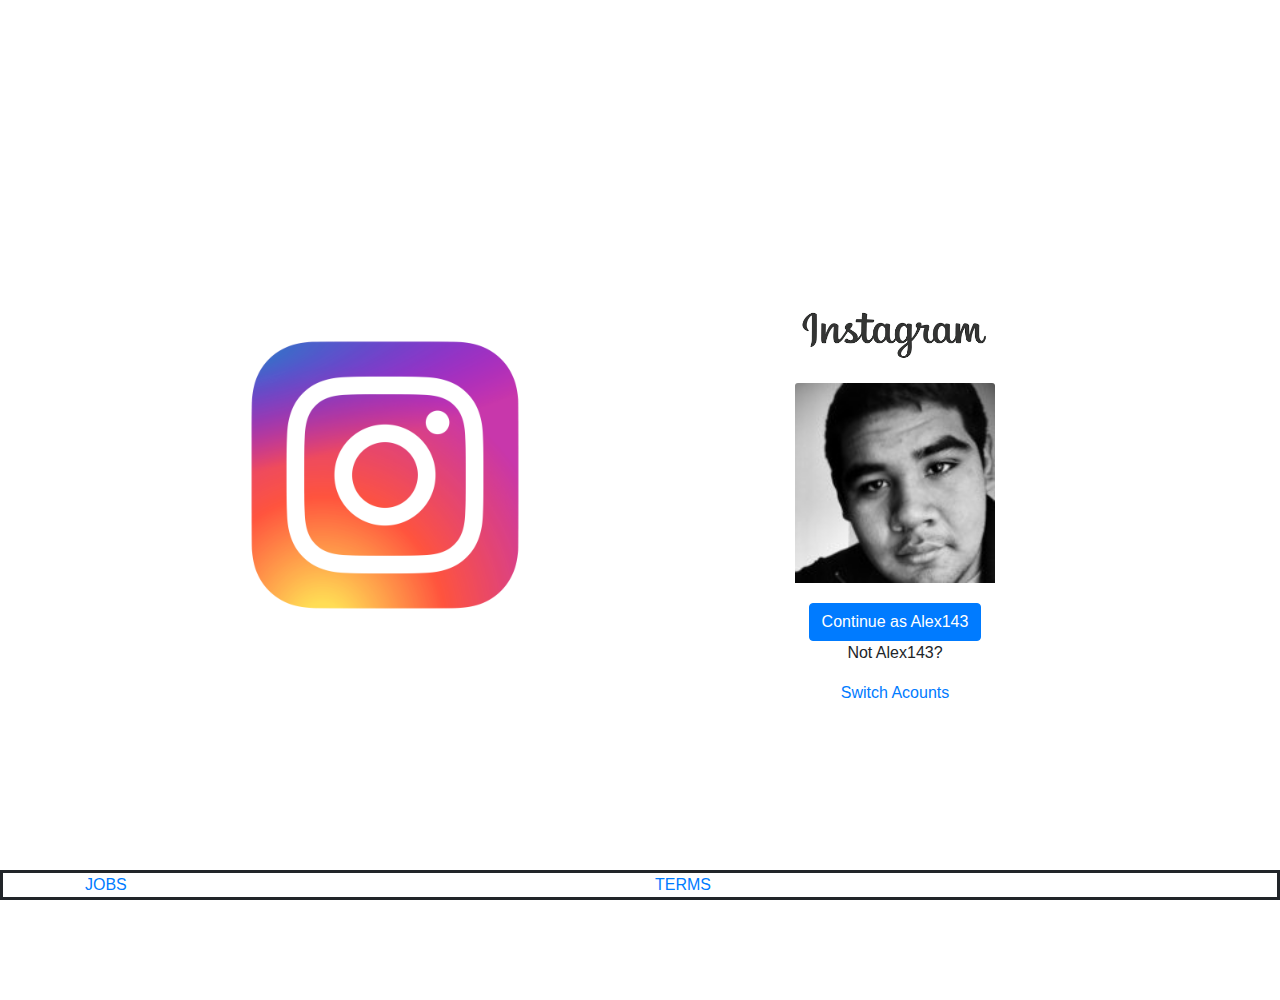
==== index.html @ c0b3b3b2 "first commit" ====
<!doctype html>
<html lang="en">

<head>
  <!-- Required meta tags -->
  <meta charset="utf-8">
  <meta name="viewport" content="width=device-width, initial-scale=1, shrink-to-fit=no">
  <!-- Bootstrap CSS -->
  <link rel="stylesheet" href="https://stackpath.bootstrapcdn.com/bootstrap/4.5.2/css/bootstrap.min.css" integrity="sha384-JcKb8q3iqJ61gNV9KGb8thSsNjpSL0n8PARn9HuZOnIxN0hoP+VmmDGMN5t9UJ0Z" crossorigin="anonymous">
  <link rel="stylesheet" href="/css/master.css">
  <title>Hello, world!</title>
</head>


<body>

  <div class="basic">
    <div class="container">
      <div class="row">
        <div class="col-sm-6">
          <img class="logo" src="/img/logo.png" alt="">

        </div>


        <div class="col-sm-6">
          <div class="card-left text-center" style="width: 30rem;">
            <div class="card-body">
              <img class="letters-logo" src="/img/letters.png" alt="">

            </div>
            <img class="card-img-top minime" src="/img/minime.jpg" alt="Card image cap">
            <div class="card-body">
              <a href="/pages/login.html" class="btn btn-primary">Continue as Alex143</a>
              <p class="card-text">Not Alex143?</p>
              <a href="#">Switch Acounts</a>

            </div>
          </div>
        </div>
      </div>
    </div>
  </div>

  <div class="footer">
    <div class="container">
      <div class="row">
        <div class="col"><a href="/pages/jobs.html">JOBS</a></div>
        <div class="col"><a href="/pages/terms.html">TERMS</a></div>

      </div>
    </div>
  </div>




  <!-- Optional JavaScript -->
  <!-- jQuery first, then Popper.js, then Bootstrap JS -->
  <script src="https://code.jquery.com/jquery-3.5.1.slim.min.js" integrity="sha384-DfXdz2htPH0lsSSs5nCTpuj/zy4C+OGpamoFVy38MVBnE+IbbVYUew+OrCXaRkfj" crossorigin="anonymous"></script>
  <script src="https://cdn.jsdelivr.net/npm/popper.js@1.16.1/dist/umd/popper.min.js" integrity="sha384-9/reFTGAW83EW2RDu2S0VKaIzap3H66lZH81PoYlFhbGU+6BZp6G7niu735Sk7lN" crossorigin="anonymous"></script>
  <script src="https://stackpath.bootstrapcdn.com/bootstrap/4.5.2/js/bootstrap.min.js" integrity="sha384-B4gt1jrGC7Jh4AgTPSdUtOBvfO8shuf57BaghqFfPlYxofvL8/KUEfYiJOMMV+rV" crossorigin="anonymous"></script>
</body>

</html>
---- css/master.css ----
body {
  margin: 0px;
  padding: 0px;
}

.logo {
  width: 600px;
}

.basic {
  display: flex;
  height: 1000px;
  align-items: center;
}

.letters-logo {
  width: 200px;
}

.minime {
  width: 200px;
}

a {
  text-decoration: none;
}

p {}

.login-body {
  background-color: #f5f5f5;
}

.login-letters {
  width: 150px;
}

.navbar {
  background-color: white !important;
  display: flex !important;
  justify-content: space-between !important;
}

.navigation-logo {
  width: 30px;
}

.login-flow {
  padding-bottom: 30px;
}

.suggestion-box {
  border: solid #e8e8e8;
  background: white;
  margin-bottom: 50px;
  width: 100%;
}

.suggestion-box img {
  display: block;
  width: 40%;
}

.photo-logo img {
  width: 20%;
}

.wrapper {
  display: flex;
  border: solid #e8e8e8;
}

.sidebar {
  flex: 1;
  height: 600px;
  background-color: white;
  border: solid #e8e8e8;
}

.main-content {
  flex: 5;
  height: 600px;
  background-color: white;
  border: solid #e8e8e8;
}

.job-image img {
  width: 100% !important;
  margin-top: 30px;
}

.job-text {
  margin-top: 30px;
}

.footer {
  border: solid;
  width: 100%;
  position: absolute;
  bottom: 0;

}
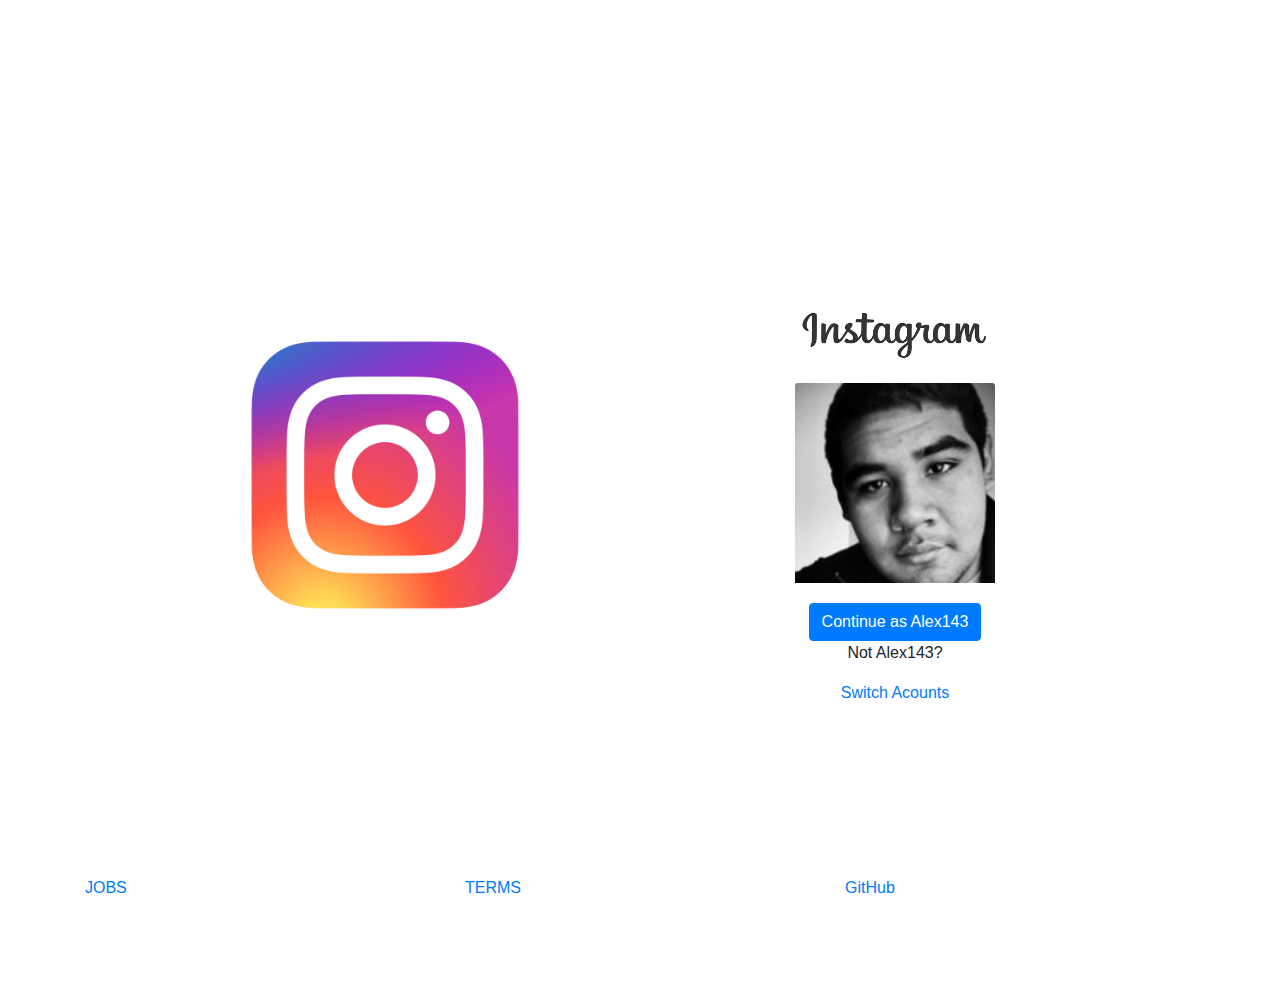
==== commit 7d5683b9: "path to folder corrections" ====
--- a/index.html
+++ b/index.html
@@ -7,7 +7,7 @@
   <meta name="viewport" content="width=device-width, initial-scale=1, shrink-to-fit=no">
   <!-- Bootstrap CSS -->
   <link rel="stylesheet" href="https://stackpath.bootstrapcdn.com/bootstrap/4.5.2/css/bootstrap.min.css" integrity="sha384-JcKb8q3iqJ61gNV9KGb8thSsNjpSL0n8PARn9HuZOnIxN0hoP+VmmDGMN5t9UJ0Z" crossorigin="anonymous">
-  <link rel="stylesheet" href="/css/master.css">
+  <link rel="stylesheet" href="css/master.css">
   <title>Hello, world!</title>
 </head>
 
@@ -17,19 +17,19 @@
   <div class="basic">
     <div class="container">
       <div class="row">
-        <div class="col-sm-6">
-          <img class="logo" src="/img/logo.png" alt="">
+        <div class="col-lg-6">
+          <img class="logo" src="img/logo.png" alt="">
 
         </div>
 
 
-        <div class="col-sm-6">
+        <div class="col-lg-6">
           <div class="card-left text-center" style="width: 30rem;">
             <div class="card-body">
-              <img class="letters-logo" src="/img/letters.png" alt="">
+              <img class="letters-logo" src="img/letters.png" alt="">
 
             </div>
-            <img class="card-img-top minime" src="/img/minime.jpg" alt="Card image cap">
+            <img class="card-img-top minime" src="img/minime.jpg" alt="Card image cap">
             <div class="card-body">
               <a href="/pages/login.html" class="btn btn-primary">Continue as Alex143</a>
               <p class="card-text">Not Alex143?</p>
@@ -45,9 +45,9 @@
   <div class="footer">
     <div class="container">
       <div class="row">
-        <div class="col"><a href="/pages/jobs.html">JOBS</a></div>
-        <div class="col"><a href="/pages/terms.html">TERMS</a></div>
-
+        <div class="col"><a href="pages/jobs.html">JOBS</a></div>
+        <div class="col"><a href="pages/terms.html">TERMS</a></div>
+        <div class="col"><a href="https://github.com/alexcab-dev/CreativeProject1">GitHub</a></div>
       </div>
     </div>
   </div>
--- a/css/master.css
+++ b/css/master.css
@@ -94,7 +94,7 @@
 }
 
 .footer {
-  border: solid;
+
   width: 100%;
   position: absolute;
   bottom: 0;
